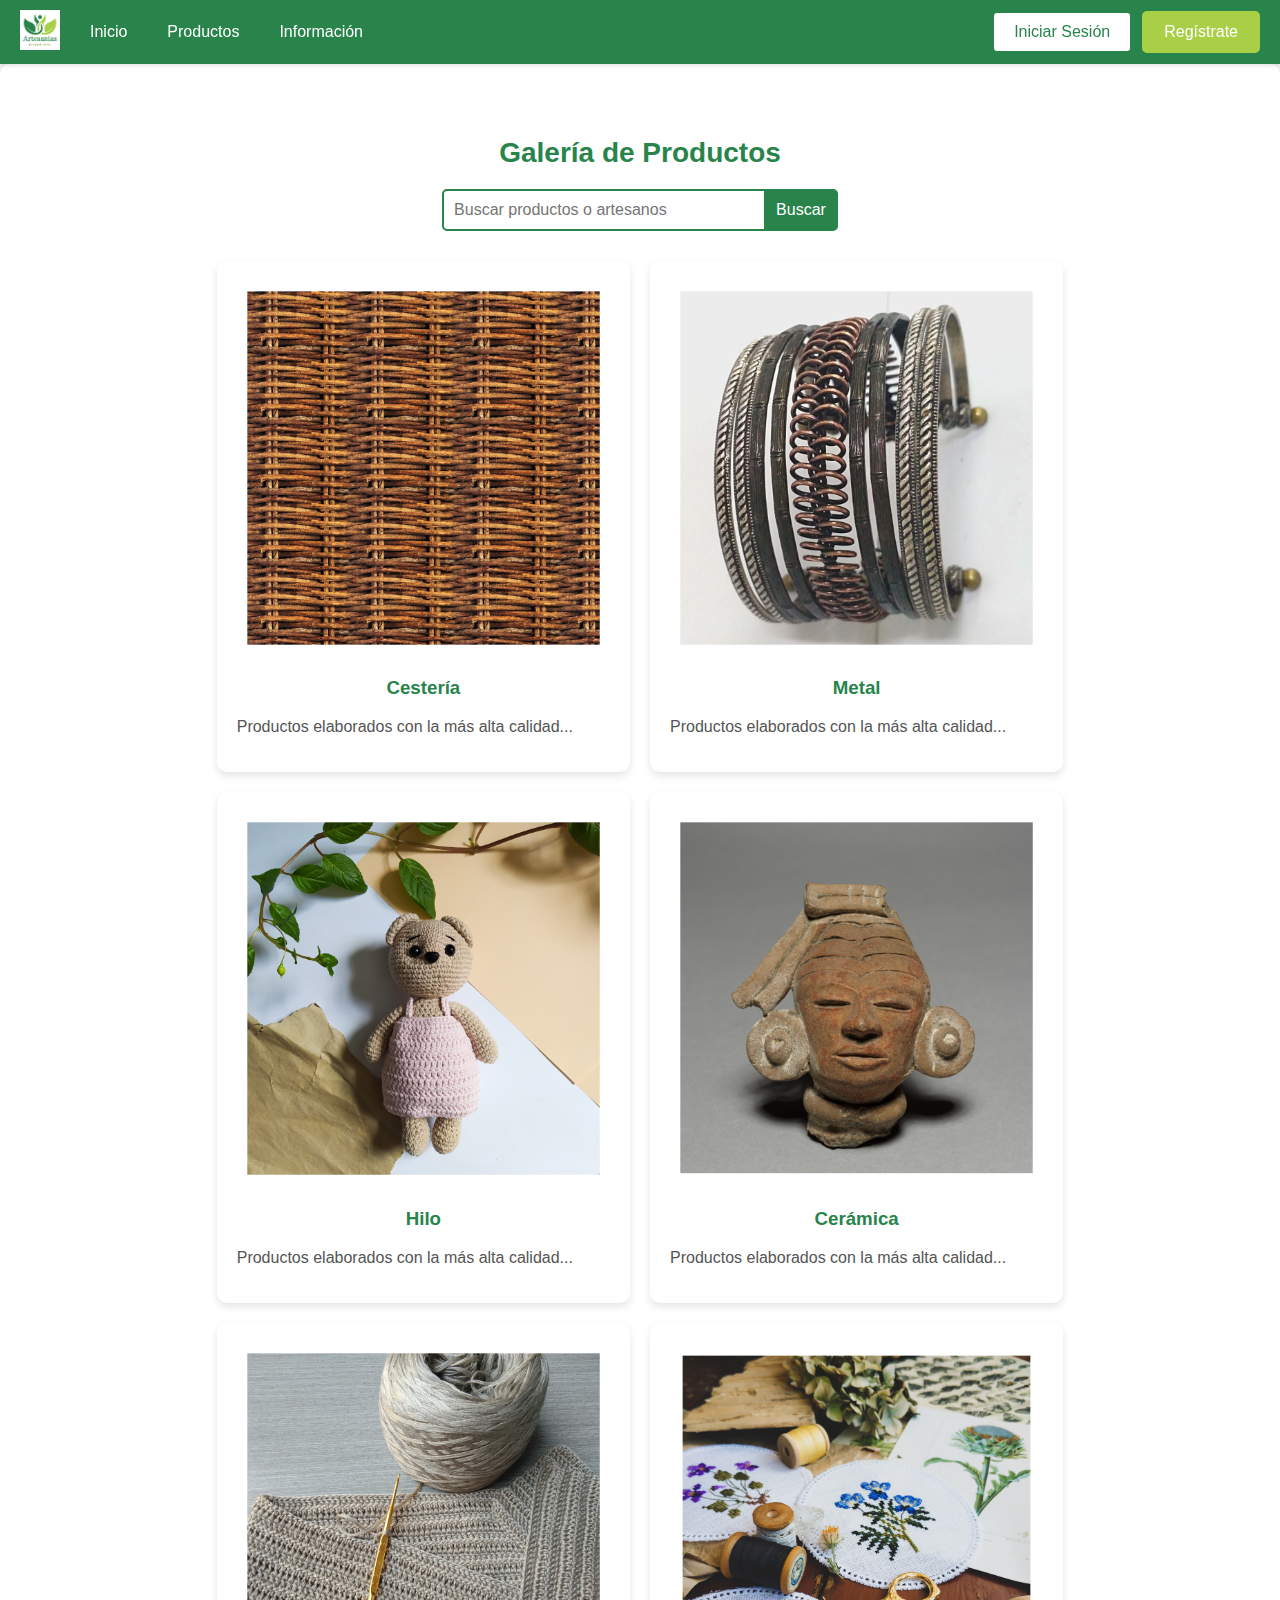
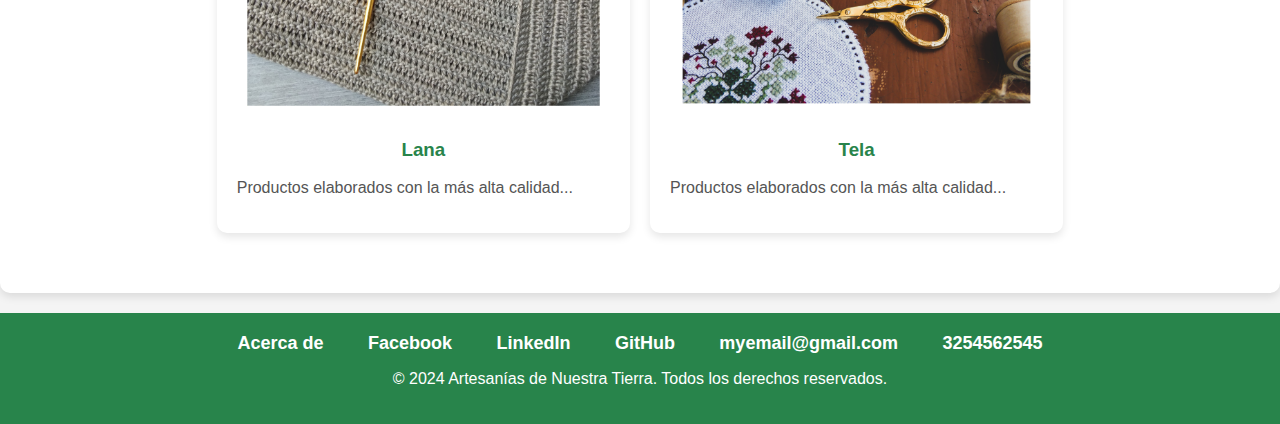
==== gallery.html @ b51fd6ff "add more pages" ====
<!DOCTYPE html>
<html lang="es">
<head>
    <meta charset="UTF-8">
    <meta name="viewport" content="width=device-width, initial-scale=1.0">
    <title>Galería de Productos - Artesanías de Nuestra Tierra</title>
    <link rel="stylesheet" href="css/styles.css">
    <link rel="icon" href="img/favicon.png" type="image/png">
</head>
<body>
    <!-- Header -->
    <header id="site-header" class="artesanias-header">
        <div class="logo-nav">
            <a class="artesanias-logo" href="index.html">
                <img src="img/logo.png" alt="Artesanías de Nuestra Tierra">
            </a>
            <div class="main-links">
                <a href="index.html">Inicio</a>
                <a href="gallery.html">Productos</a>
                <a href="index.html#informacion">Información</a>
            </div>
        </div>
        <div class="user-menu">
            <a href="login.html" class="button button-secondary">Iniciar Sesión</a>
            <a href="register.html" class="button button-primary">Regístrate</a>
        </div>
    </header>
    <!-- Contenido de la galería -->
    <main>
        <section class="section">
            <h2>Galería de Productos</h2>
            <div class="search-container">
                <input type="text" id="search" placeholder="Buscar productos o artesanos">
                <button>Buscar</button>
            </div>
            <div id="search-results" class="search-results"></div>
            <div class="container">
                <div class="card">
                    <img src="img/1.png" alt="Producto 1">
                    <h3>Cestería</h3>
                    <p>Productos elaborados con la más alta calidad...</p>
                </div>
                <div class="card">
                    <img src="img/2.png" alt="Producto 2">
                    <h3>Metal</h3>
                    <p>Productos elaborados con la más alta calidad...</p>
                </div>
                <div class="card">
                    <img src="img/3.png" alt="Producto 3">
                    <h3>Hilo</h3>
                    <p>Productos elaborados con la más alta calidad...</p>
                </div>
                <div class="card">
                    <img src="img/4.png" alt="Producto 4">
                    <h3>Cerámica</h3>
                    <p>Productos elaborados con la más alta calidad...</p>
                </div>
                <div class="card">
                    <img src="img/5.png" alt="Producto 5">
                    <h3>Lana</h3>
                    <p>Productos elaborados con la más alta calidad...</p>
                </div>
                <div class="card">
                    <img src="img/6.png" alt="Producto 6">
                    <h3>Tela</h3>
                    <p>Productos elaborados con la más alta calidad...</p>
                </div>
            </div>
        </section>
    </main>

    <footer class="footer">
        <nav>
            <ul>
                <li><a href="#">Acerca de</a></li>
                <li><a href="https://myfacebook.com"><i class="fab fa-facebook"></i> Facebook</a></li>
                <li><a href="https://linkedin.com"><i class="fab fa-linkedin"></i> LinkedIn</a></li>
                <li><a href="https://github.com"><i class="fab fa-github"></i> GitHub</a></li>
                <li><a href="mailto:myemail@gmail.com"><i class="fas fa-envelope"></i> myemail@gmail.com</a></li>
                <li><a href="tel:3254562545"><i class="fas fa-phone-alt"></i> 3254562545</a></li>
            </ul>
        </nav>
        <p>&copy; 2024 Artesanías de Nuestra Tierra. Todos los derechos reservados.</p>
    </footer>
    <script src="js/scripts.js"></script>
</body>
</html>
---- css/styles.css ----
body {
    font-family: Arial, sans-serif;
    margin: 0;
    padding: 0;
    background-color: #f4f4f4; /* Fondo general claro */
    color: #333; /* Texto general */
}

/* Estilos para el Header */
.artesanias-header {
    background-color: #28844B;
    color: #FFFFFF;
    display: flex;
    justify-content: space-between;
    align-items: center;
    padding: 10px 20px;
    position: sticky;
    top: 0;
    z-index: 1000;
    box-shadow: 0 2px 4px rgba(0, 0, 0, 0.1);
}

.logo-nav {
    display: flex;
    align-items: center;
}

.artesanias-logo img {
    height: 40px;
}

.main-links {
    display: flex;
    gap: 20px;
    margin-left: 20px;
}

.main-links a {
    color: #FFFFFF;
    text-decoration: none;
    padding: 10px;
    border-radius: 5px;
    transition: background-color 0.3s;
}

.main-links a:hover {
    background-color: #1c6d39;
}

.user-menu {
    display: flex;
    gap: 10px;
}

.button {
    text-decoration: none;
    padding: 10px 20px;
    border-radius: 5px;
    transition: background-color 0.3s, color 0.3s;
    font-size: 16px;
}

.button-secondary {
    background-color: #FFFFFF;
    color: #28844B;
    border: 2px solid #28844B;
}

.button-secondary:hover {
    background-color: #A8CF45;
    color: #FFFFFF;
}

.button-primary {
    background-color: #A8CF45;
    color: #FFFFFF;
    border: 2px solid #A8CF45;
}

.button-primary:hover {
    background-color: #FFFFFF;
    color: #28844B;
    border: 2px solid #28844B;
}


.action-button a {
    text-decoration: none;
    color: #28844B;
    background-color: #FFFFFF;
    padding: 10px 20px;
    border-radius: 5px;
    transition: background-color 0.3s, color 0.3s;
    font-size: 16px;
}

.action-button a:hover {
    background-color: #A8CF45;
    color: #FFFFFF;
}

.section {
    padding: 50px;
    background-color: #FFFFFF;
    margin-bottom: 20px;
    border-radius: 10px;
    box-shadow: 0 4px 8px rgba(0, 0, 0, 0.1);
}

.section h2 {
    color: #28844B;
    font-size: 28px;
    margin-bottom: 20px;
    text-align: center;
}

#promocion h2 {
    font-size: 22px;
    color: #28844B;
    text-align: justify;
}

#informacion p {
    font-size: 18px;
    text-align: justify;
    margin-bottom: 20px;
}

.footer {
    background-color: #28844B;
    color: #FFFFFF;
    padding: 20px;
    text-align: center;
}

.footer a {
    text-decoration: none;
    color: #FFFFFF;
    margin: 0 10px;
    font-size: 18px;
    font-weight: bold;
    transition: color 0.3s;
}

.footer a:hover {
    color: #A8CF45;
}

.footer nav ul {
    list-style: none;
    padding: 0;
    margin: 0;
}

.footer nav ul li {
    display: inline;
    margin-right: 20px;
}

.footer nav ul li:last-child {
    margin-right: 0;
}

.card_center {
    background-color: #FFFFFF;
    border-radius: 10px;
    box-shadow: 0 4px 8px rgba(0, 0, 0, 0.1);
    padding: 20px;
    text-align: center;
}

.card_center img {
    max-width: 100%;
    border-radius: 5px;
    margin-top: 20px;
}

.container {
    display: flex;
    flex-wrap: wrap;
    justify-content: center;
    align-items: flex-start;
    margin: 0 auto;
    max-width: 1200px;
}

.card {
    width: calc(33.33% - 20px);
    margin: 10px;
    background-color: #FFFFFF;
    border-radius: 10px;
    padding: 20px;
    box-shadow: 0 4px 8px rgba(0, 0, 0, 0.1);
    text-align: center;
}

.card h2, .card h3 {
    color: #28844B;
}

.card p {
    font-size: 16px;
    margin-top: 10px;
    color: #555555;
    text-align: justify;
}

.card img {
    width: 100%;
    height: auto;
    border-radius: 5px;
}

.view-more {
    text-align: center;
    margin-top: 20px;
}

.view-more a {
    text-decoration: none;
    color: #28844B;
    font-size: 18px;
    font-weight: bold;
    padding: 10px 20px;
    border: 2px solid #28844B;
    border-radius: 5px;
    transition: background-color 0.3s, color 0.3s;
}

.view-more a:hover {
    background-color: #28844B;
    color: #FFFFFF;
}

.map-container {
    width: 100%;
    height: 450px;
    margin-top: 20px;
}

.search-container {
    display: flex;
    justify-content: center;
    align-items: center;
    margin-bottom: 20px;
}

.search-container input[type="text"] {
    width: 300px;
    padding: 10px;
    font-size: 16px;
    border: 2px solid #28844B;
    border-radius: 5px 0 0 5px;
    outline: none;
}

.search-container button {
    padding: 10px;
    font-size: 16px;
    border: 2px solid #28844B;
    border-left: none;
    background-color: #28844B;
    color: #FFFFFF;
    border-radius: 0 5px 5px 0;
    cursor: pointer;
    outline: none;
    transition: background-color 0.3s;
}

.search-container button:hover {
    background-color: #799928;
}

.search-results {
    margin-top: 20px;
}

@media screen and (max-width: 768px) {
    .artesanias-header {
        flex-direction: column;
        align-items: center;
        text-align: center;
    }

    .main-links {
        flex-direction: column;
        gap: 10px;
    }

    .user-menu {
        flex-direction: column;
        gap: 10px;
        margin-top: 10px;
    }

    .action-button {
        margin-top: 10px;
    }

    .card {
        width: calc(100% - 20px);
    }
}
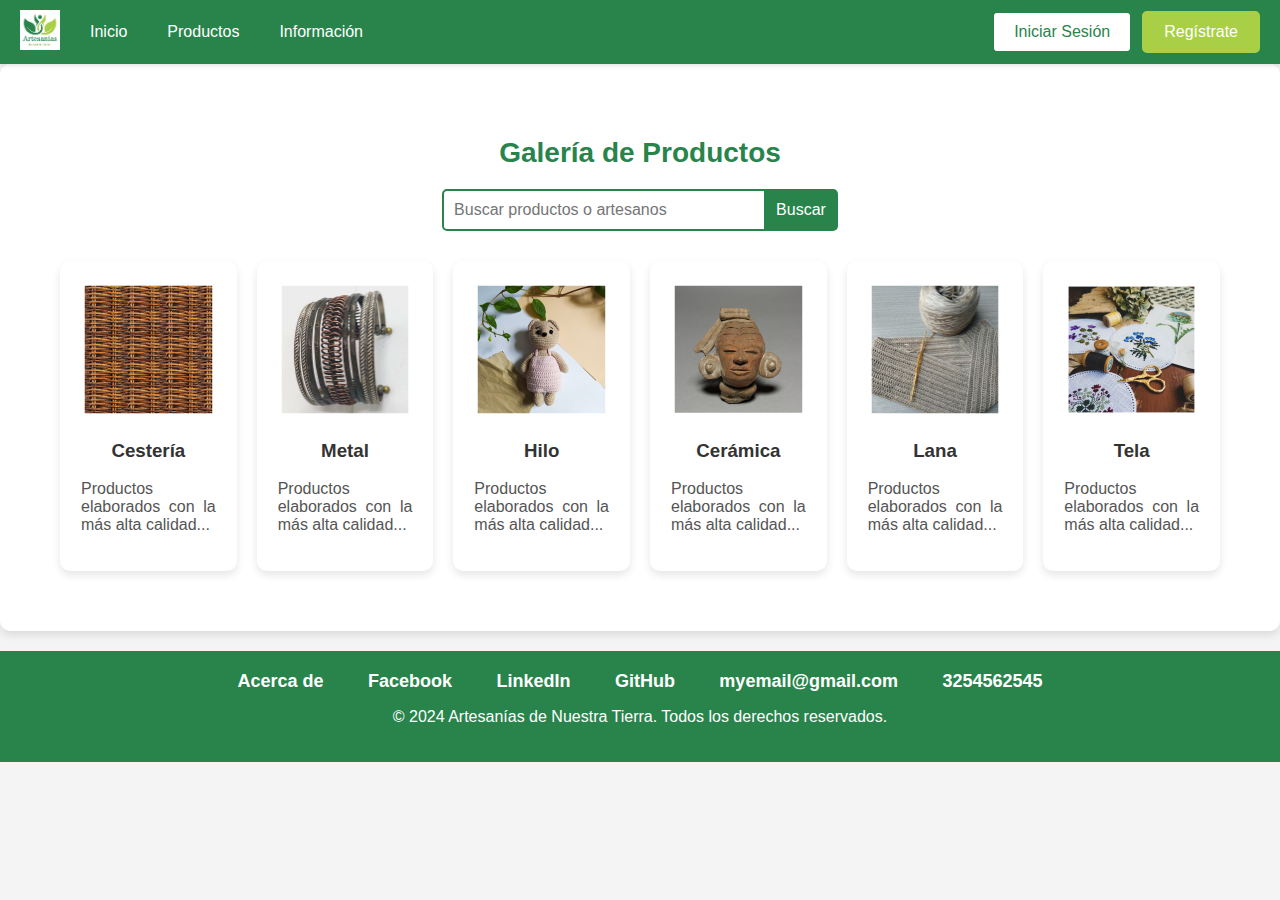
==== commit 135b168f: "add transitions" ====
--- a/gallery.html
+++ b/gallery.html
@@ -35,32 +35,32 @@
             </div>
             <div id="search-results" class="search-results"></div>
             <div class="container">
-                <div class="card">
+                <div class="card-g">
                     <img src="img/1.png" alt="Producto 1">
                     <h3>Cestería</h3>
                     <p>Productos elaborados con la más alta calidad...</p>
                 </div>
-                <div class="card">
+                <div class="card-g">
                     <img src="img/2.png" alt="Producto 2">
                     <h3>Metal</h3>
                     <p>Productos elaborados con la más alta calidad...</p>
                 </div>
-                <div class="card">
+                <div class="card-g">
                     <img src="img/3.png" alt="Producto 3">
                     <h3>Hilo</h3>
                     <p>Productos elaborados con la más alta calidad...</p>
                 </div>
-                <div class="card">
+                <div class="card-g">
                     <img src="img/4.png" alt="Producto 4">
                     <h3>Cerámica</h3>
                     <p>Productos elaborados con la más alta calidad...</p>
                 </div>
-                <div class="card">
+                <div class="card-g">
                     <img src="img/5.png" alt="Producto 5">
                     <h3>Lana</h3>
                     <p>Productos elaborados con la más alta calidad...</p>
                 </div>
-                <div class="card">
+                <div class="card-g">
                     <img src="img/6.png" alt="Producto 6">
                     <h3>Tela</h3>
                     <p>Productos elaborados con la más alta calidad...</p>
--- a/css/styles.css
+++ b/css/styles.css
@@ -83,7 +83,6 @@
     border: 2px solid #28844B;
 }
 
-
 .action-button a {
     text-decoration: none;
     color: #28844B;
@@ -177,11 +176,12 @@
 
 .container {
     display: flex;
-    flex-wrap: wrap;
-    justify-content: center;
+    flex-wrap: nowrap; /* Evita que los elementos se envuelvan  en la siguiente linea*/
+    justify-content: space-around; /* Esto centrará tus tarjetas en la línea */
     align-items: flex-start;
     margin: 0 auto;
     max-width: 1200px;
+    overflow-x: auto; /* Agrega desplazamiento horizontal si los elementos no caben en una fila */
 }
 
 .card {
@@ -194,7 +194,21 @@
     text-align: center;
 }
 
+.card-g {
+    width: calc(33.33% - 20px);
+    margin: 10px;
+    background-color: #FFFFFF;
+    border-radius: 10px;
+    padding: 20px;
+    box-shadow: 0 4px 8px rgba(0, 0, 0, 0.1);
+    text-align: center;
+}
+
 .card h2, .card h3 {
+    color: #28844B;
+}
+
+.card-g h2, .card h3 {
     color: #28844B;
 }
 
@@ -205,15 +219,29 @@
     text-align: justify;
 }
 
+.card-g p {
+    font-size: 16px;
+    margin-top: 10px;
+    color: #555555;
+    text-align: justify;
+}
+
 .card img {
     width: 100%;
     height: auto;
     border-radius: 5px;
 }
 
+.card-g img {
+    width: 100%;
+    height: auto;
+    border-radius: 5px;
+}
+
 .view-more {
     text-align: center;
     margin-top: 20px;
+    margin-bottom: 20px; /* Agrega un margen inferior */
 }
 
 .view-more a {
@@ -225,6 +253,7 @@
     border: 2px solid #28844B;
     border-radius: 5px;
     transition: background-color 0.3s, color 0.3s;
+    display: inline-block; /* Hace que el botón ocupe solo el ancho necesario */
 }
 
 .view-more a:hover {
@@ -300,4 +329,17 @@
     .card {
         width: calc(100% - 20px);
     }
-}
+    .card-g {
+        width: calc(100% - 20px);
+    }
+}
+
+.card-g {
+    transition: all 0.3s ease;
+    border: 1px solid transparent; /* Asegúrate de tener un borde transparente en el estado normal */
+}
+
+.card-g:hover {
+    transform: scale(1.05); /* Esto hará que el producto se agrande un poquito */
+    border: 1px solid #000; /* Esto cambiará el color del borde */
+}
